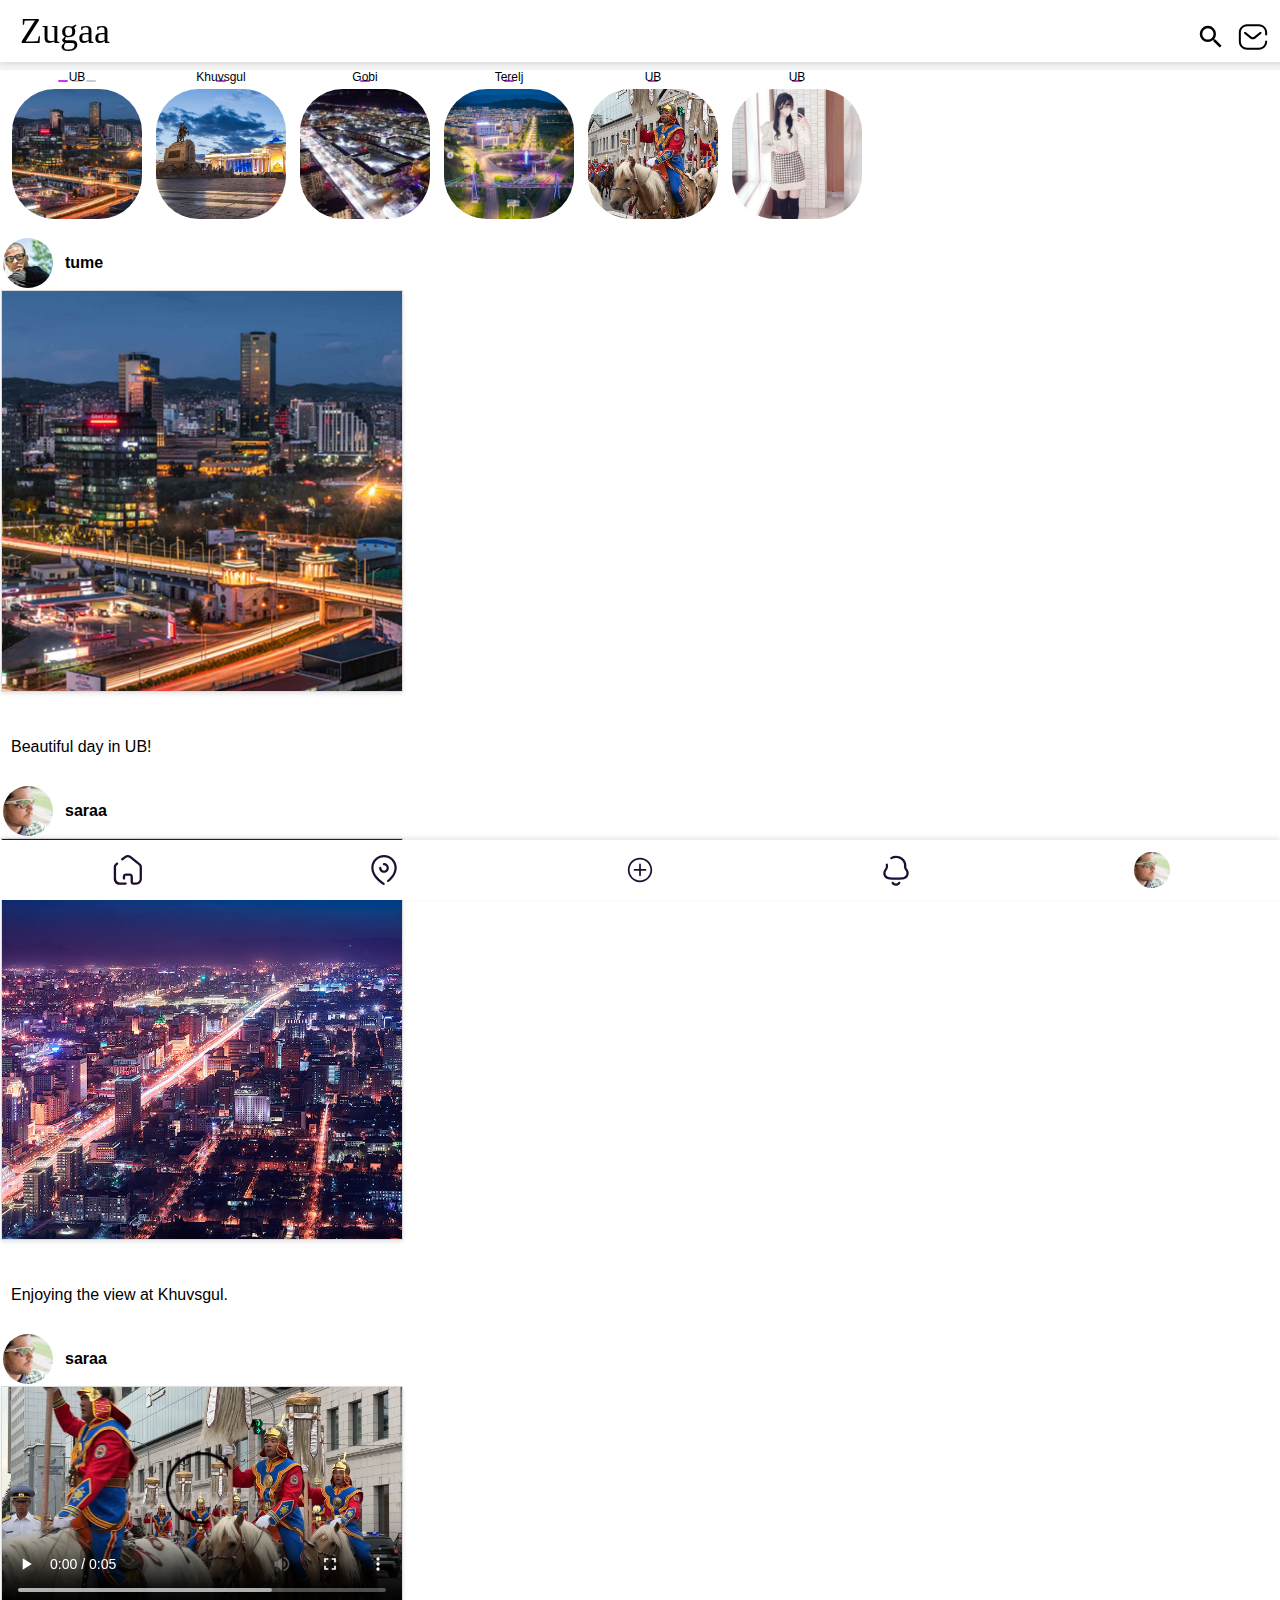
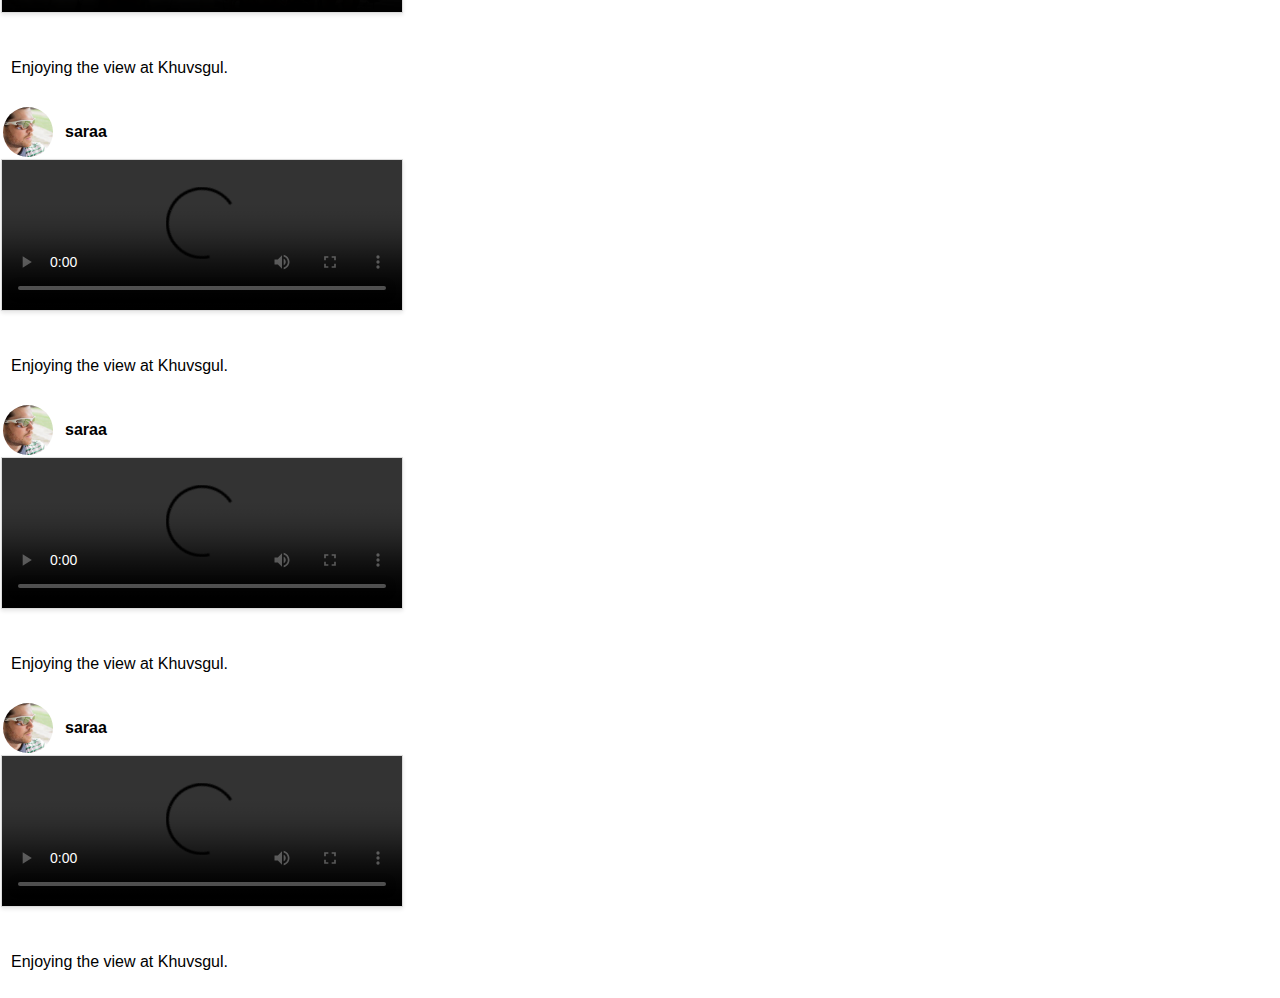
==== Travel web/index.html @ 57a2091b "Update index.html" ====
<!DOCTYPE html>
<html lang="en">
<head>
    <meta charset="UTF-8">
    <meta name="viewport" content="width=device-width, initial-scale=1.0">
    <title>Zugaa</title>
    <link rel="stylesheet" href="https://fonts.googleapis.com/css2?family=Billabong&display=swap">
    <link rel="stylesheet" href="styles.css">
    <link rel="stylesheet" href="https://fonts.googleapis.com/icon?family=Material+Icons">
    <script src="https://kit.fontawesome.com/90c079449c.js" crossorigin="anonymous"></script>
</head>
<body>
    <header id="header">
        <div class="logo">Zugaa</div>
        <div class="icons">
            <div class="search-icon">
                <span class="material-icons">search</span>
                <input type="text" class="search-bar" placeholder="Search...">
            </div>
            <div class="message-icon">
                <svg xmlns="http://www.w3.org/2000/svg" width="34" height="34" viewBox="0 0 24 24" id="message">
                    <path fill="currentColor" d="M14.1972579,8.17124146e-14 C17.3979916,0.00978563072 19.990286,2.62120148 20,5.84554455 L20,5.84554455 L20,7.30693069 L19.99354,7.4036631 C19.9466817,7.75161611 19.6506049,8.01980198 19.2923485,8.01980198 L19.2923485,8.01980198 L19.2835029,8.0019802 L19.1721336,7.99309967 C19.0257158,7.96959451 18.889286,7.90013647 18.7831177,7.79318503 C18.6504073,7.65949573 18.5758514,7.47817413 18.5758514,7.28910891 L18.5758514,7.28910891 L18.5758514,5.84554455 C18.5518871,3.41954659 16.6054921,1.45879454 14.1972579,1.43465347 L14.1972579,1.43465347 L5.80274215,1.43465347 C3.39450789,1.45879454 1.44811291,3.41954659 1.42414861,5.84554455 L1.42414861,5.84554455 L1.42414861,12.1544554 C1.44811291,14.5804534 3.39450789,16.5412055 5.80274215,16.5653465 L5.80274215,16.5653465 L14.1972579,16.5653465 C16.6054921,16.5412055 18.5518871,14.5804534 18.5758514,12.1544554 C18.6163388,11.7890822 18.922975,11.5127474 19.2879257,11.5127474 C19.6528764,11.5127474 19.9595126,11.7890822 20,12.1544554 C19.990286,15.3787985 17.3979916,17.9902144 14.1972579,18 L14.1972579,18 L5.80274215,18 C2.599996,17.995093 0.00487110525,15.3808258 -1.42108547e-14,12.1544554 L-1.42108547e-14,12.1544554 L-1.42108547e-14,5.84554455 C-1.42108547e-14,2.61713944 2.59797615,8.17124146e-14 5.80274215,8.17124146e-14 L5.80274215,8.17124146e-14 Z M4.29443312,5.38692655 C4.48070099,5.36682207 4.6671823,5.42289927 4.81203008,5.54257426 L4.81203008,5.54257426 L8.96948253,8.85742574 C9.48880627,9.2678976 10.2192875,9.2678976 10.7386112,8.85742574 L10.7386112,8.85742574 L14.8518355,5.54257426 L14.8606811,5.54257426 L14.9473987,5.48291804 C15.2462388,5.30808809 15.6344967,5.37260085 15.8602388,5.64950495 C15.9785304,5.79800076 16.0329385,5.98799536 16.0113373,6.17714498 C15.9897361,6.36629461 15.8939207,6.53887938 15.7452455,6.65643564 L15.7452455,6.65643564 L11.6320212,9.98019802 C10.5861526,10.8280382 9.09540423,10.8280382 8.0495356,9.98019802 L8.0495356,9.98019802 L3.92746572,6.65643564 L3.8513546,6.58355583 C3.61891283,6.32594359 3.59998262,5.92999594 3.821318,5.64950495 C3.93770999,5.50163353 4.10816526,5.40703103 4.29443312,5.38692655 Z" transform="translate(2 3)"></path>
                </svg>
            </div>
        </div>
    </header>
</html>

    
    <main>
        <!-- Content will go here -->
        <section class="stories" id="stories"></section>
        <div id="stories"></div>

        <div id="storyModal" class="modal">
            <div class="modal-content">
                <span class="close">&times;</span>
                <span class="options">⋮</span>
                <div class="options-menu">
                    <a href="#" class="report">Report</a>
                    <a href="#">Turn on Story Notifications</a>
                    <a href="#">Mute</a>
                    <a href="#">Unfollow</a>
                </div>
                <div class="story-modal-content">
                    <div class="progress-bar"></div> <!-- Progress bar container -->
                    <div class="story-location-modal"></div>
                    <img src="" alt="Story Image" class="story-image-modal">
                    <video class="story-video-modal" autoplay muted loop playsinline>
                        <source src="" type="video/mp4">
                    </video>
                    <div class="story-title-modal"></div>
                    <div class="comment-bar">
                        <input type="text" placeholder="Add a comment...">
                        <span class="material-icons">favorite_border</span>
                        <span class="material-icons">share</span>
                    </div>
                </div>
            </div>
        </div>
        <div id="postSection"></div>


    </main>
    <footer>
     <nav class="bottom-nav">
            <ul>
                <li><a href="#"><svg xmlns="http://www.w3.org/2000/svg" width="36" height="36" viewBox="0 0 24 24" id="home">
                    <g fill="#200E32" transform="translate(2.5 2.004)">
                      <path d="M7.92173917,18.2568881 L3.92173915,18.2568881 C2.62561934,18.2521579 1.57473912,17.2051555 1.5652174,15.909062 L1.5652174,7.95254022 C1.56776138,7.51865617 1.76191292,7.1080734 2.09565218,6.83080108 L2.80000001,6.30906195 C3.05714116,6.03509289 3.08328826,5.61704285 2.86228858,5.31316828 C2.6412889,5.00929372 2.23552029,4.90536419 1.89565218,5.06558368 L1.89565218,5.06558368 L1.17391305,5.60471412 C0.445875565,6.16803633 0.0138352771,7.0321169 -7.10542736e-15,7.95254022 L-7.10542736e-15,15.9177576 C0.0047821894,18.0816904 1.75780637,19.8347146 3.92173915,19.8394968 L7.92173917,19.8394968 C8.35396202,19.8394968 8.70434787,19.4891109 8.70434787,19.0568881 C8.70434787,18.6246652 8.35396202,18.2742794 7.92173917,18.2742794 L7.92173917,18.2568881 Z"></path>
                      <path d="M18.7913044,7.93514891 C18.7821625,7.02148476 18.3641697,6.15997273 17.652174,5.58732281 L11.6434783,0.796018441 C10.3230761,-0.26533948 8.44214141,-0.26533948 7.12173917,0.796018441 L5.21739133,2.17862714 C4.85960686,2.43555961 4.77785016,2.93388616 5.03478263,3.29167063 C5.29171511,3.6494551 5.79004165,3.7312118 6.14782612,3.47427932 L8.07826091,2.03080106 C8.83595413,1.40700621 9.92926336,1.40700621 10.6869566,2.03080106 L16.6956523,6.82210543 C17.0414821,7.0962427 17.245809,7.51128176 17.252174,7.95254022 L17.252174,15.9177576 C17.252174,17.2144262 16.2010165,18.2655837 14.9043479,18.2655837 L13.1217392,18.2655837 C12.9392451,18.2655837 12.7913044,18.1176431 12.7913044,17.935149 L12.7913044,14.3438446 C12.7913144,13.1994401 11.8661337,12.270372 10.7217392,12.2655837 L8.11304352,12.2655837 C7.56185446,12.2655837 7.03324068,12.4845427 6.64349116,12.8742922 C6.25374164,13.2640418 6.03478264,13.7926555 6.03478264,14.3438446 L6.03478264,15.7177576 C6.03478264,16.1499805 6.38516849,16.5003663 6.81739134,16.5003663 C7.24961419,16.5003663 7.60000004,16.1499805 7.60000004,15.7177576 L7.60000004,14.3438446 C7.59766759,14.208583 7.64977261,14.0780549 7.74461016,13.9815822 C7.83944772,13.8851095 7.96906617,13.830781 8.10434787,13.8308011 L10.7130435,13.8308011 C10.9915871,13.8308011 11.2173914,14.0566053 11.2173914,14.3351489 L11.2173914,14.3351489 L11.2173914,17.935149 C11.2221784,18.9834938 12.0733835,19.8308011 13.1217392,19.8308011 L14.8608696,19.8308011 C17.0267864,19.8308011 18.7826088,18.0749787 18.7826088,15.909062 L18.7913044,7.93514891 Z"></path>
                    </g>
                  </svg></a></li>
                  <li><a href="#"><svg xmlns="http://www.w3.org/2000/svg" width="36" height="36" viewBox="0 0 24 24" id="location">
                    <path fill="#200E32" d="M8.5333009,-1.24344979e-14 C13.2196795,0.0184162063 17.0183067,3.84197141 16.9999336,8.52231869 L16.9999336,8.52231869 L16.9999336,8.61527668 C16.9366441,11.9600105 14.9258128,14.7355959 13.2504127,16.4746119 C12.7736086,16.9718495 12.2660712,17.448917 11.7427282,17.8944138 C11.4292493,18.1618872 10.9585918,18.1250548 10.6907737,17.8119793 C10.4229555,17.4980268 10.4607135,17.0279751 10.7741924,16.7605016 C11.2588994,16.3474524 11.7304349,15.9037096 12.1738715,15.4415505 C13.6648723,13.8945891 15.4526682,11.4487416 15.5071099,8.58809085 C15.5220374,4.65842322 12.3916384,1.5057441 8.52715425,1.48995878 L8.52715425,1.48995878 L8.49993339,1.48995878 C4.6486206,1.48995878 1.50768447,4.61194423 1.4927569,8.46093133 C1.55861382,10.3621854 2.20137738,12.1696045 3.35255637,13.6858721 C4.69603758,15.474875 6.73408979,17.3691134 8.67116139,18.630185 C9.01712975,18.8546874 9.11459799,19.3159695 8.88892827,19.6614926 C8.74667732,19.8807331 8.50695813,20 8.26284847,20 C8.1232318,20 7.98273703,19.9614137 7.85629174,19.8789792 C5.78223774,18.5293344 3.59930031,16.5000438 2.16010704,14.5838814 C0.824528662,12.8238183 0.0772721217,10.7234938 -3.55271368e-15,8.5126721 C0.0184399381,3.78584583 3.82848239,-1.24344979e-14 8.49993339,-1.24344979e-14 L8.49993339,-1.24344979e-14 Z M8.49729911,5.38340788 C10.2807046,5.38340788 11.7321911,6.83214943 11.7321911,8.61413663 C11.7321911,10.3952469 10.2807046,11.8439884 8.49729911,11.8439884 C6.71389367,11.8439884 5.26240711,10.3952469 5.26240711,8.61413663 C5.26240711,8.2019644 5.59696027,7.86871876 6.00878556,7.86871876 C6.42061084,7.86871876 6.755164,8.2019644 6.755164,8.61413663 C6.755164,9.57265632 7.53666614,10.3540296 8.49729911,10.3540296 C9.45793208,10.3540296 10.2394342,9.57265632 10.2394342,8.61413663 C10.2394342,7.65473998 9.45793208,6.87336666 8.49729911,6.87336666 C8.08547383,6.87336666 7.75092066,6.54012102 7.75092066,6.12882575 C7.75092066,5.71665351 8.08547383,5.38340788 8.49729911,5.38340788 Z" transform="translate(3.5 2)"></path>
                  </svg></a></li>
                  
                  
                  <li><a href="#"><svg xmlns="http://www.w3.org/2000/svg" width="45" height="45" viewBox="0 0 101 101" id="add">
                    <path d="M50.5 16.4c-18.8 0-34.1 15.3-34.1 34.1s15.3 34.1 34.1 34.1 34.1-15.3 34.1-34.1-15.3-34.1-34.1-34.1zm0 63.4c-16.1 0-29.3-13.1-29.3-29.3s13.1-29.3 29.3-29.3c16.1 0 29.3 13.1 29.3 29.3S66.6 79.8 50.5 79.8z"></path>
                    <path d="M66.2 47.8H52.9V34.5c0-1.3-1.1-2.4-2.4-2.4-1.3 0-2.4 1.1-2.4 2.4v13.3H34.8c-1.3 0-2.4 1.1-2.4 2.4s1.1 2.4 2.4 2.4h13.3v13.3c0 1.3 1.1 2.4 2.4 2.4 1.3 0 2.4-1.1 2.4-2.4V52.6h13.3c1.3 0 2.4-1.1 2.4-2.4s-1.1-2.4-2.4-2.4z"></path>
                  </svg></a></li>
                  <li><a href="#"><svg xmlns="http://www.w3.org/2000/svg" width="36" height="36" viewBox="0 0 24 23" id="notification">
                        <path fill="#200E32" d="M10.1405897,17.5694629 C10.4180311,17.32187 10.8438152,17.306518 11.140035,17.5494941 C11.4658769,17.8167678 11.5115565,18.2954075 11.2420632,18.6185658 C10.5777028,19.4801758 9.54987935,19.989855 8.45625097,20 L8.45625097,20 L8.23912504,19.9908542 C7.23082501,19.9176829 6.2975965,19.4204774 5.67931074,18.6185658 L5.67931074,18.6185658 L5.61360047,18.5268524 C5.42043825,18.2101289 5.48511904,17.7924702 5.78133891,17.5494941 C6.10718078,17.2822203 6.58979525,17.3275237 6.85928854,17.6506819 C6.97764172,17.807587 7.11806508,17.9468539 7.27627317,18.0642323 C7.69914856,18.37647 8.23018908,18.5084076 8.75154604,18.4307656 C9.272903,18.3531235 9.74145234,18.0723239 10.0532134,17.6506819 L10.0532134,17.6506819 L10.0620854,17.6506819 Z M8.46512298,-4.79616347e-14 C11.5348397,-4.79616347e-14 14.9771809,2.16454026 15.3675495,5.64012319 L15.3675495,5.64012319 L15.3675495,7.45270568 C15.5008238,8.10690808 15.8070074,8.7142317 16.2547509,9.2124945 C16.2812788,9.24258861 16.3050326,9.27498109 16.325727,9.30928289 C16.7316898,9.92038415 16.9645715,10.62847 17,11.3594369 L17,11.3594369 L16.973384,11.5442147 C17.0039701,12.5445164 16.6701014,13.5222546 16.0329505,14.2982842 C15.2192877,15.1762511 14.1069384,15.724711 12.9100018,15.8380994 C9.96166621,16.1617418 6.98632378,16.1617418 4.03798823,15.8380994 C2.85854477,15.7169871 1.76556768,15.1687337 0.968271552,14.2982842 C0.32061592,13.5333882 -0.0232529078,12.5603384 0.00122207695,11.5618126 L0.00122207695,11.5618126 L0.00122207695,11.4386274 C0.0499997173,10.6857871 0.301205421,9.95964452 0.728727186,9.33567972 L0.728727186,9.33567972 L0.799703295,9.24769028 C1.24431614,8.74732875 1.550059,8.1408792 1.68690465,7.48790145 L1.68690465,7.48790145 L1.68690465,5.67531896 L1.73596444,5.57406421 C1.88512364,5.31699255 2.17563111,5.16663879 2.47988876,5.19955716 C2.82217862,5.23659034 3.09704701,5.4964 3.15078688,5.83369996 L3.15078688,5.83369996 L3.15078688,7.64628245 C3.15423731,7.6784545 3.15423731,7.71089878 3.15078688,7.74307083 C2.96605585,8.65082423 2.5438164,9.49441706 1.92644901,10.1891773 C1.68869608,10.5647756 1.55412081,10.9955098 1.53608042,11.4386274 L1.53608042,11.4386274 L1.53608042,11.6322041 C1.5163842,12.2554331 1.72432594,12.8647465 2.12163331,13.3479982 C2.67246619,13.9122665 3.40906548,14.2619232 4.19768448,14.33348 C7.05196634,14.641453 9.93151171,14.641453 12.7857936,14.33348 C13.5959515,14.2597331 14.3505573,13.893366 14.9062048,13.3040035 C15.2840021,12.832157 15.4819205,12.2432918 15.4651417,11.6410031 L15.4651417,11.6410031 L15.4651417,11.4386274 C15.4469401,10.9940255 15.3157095,10.5612015 15.0836451,10.1803784 C14.4405839,9.49350507 13.9935016,8.64922252 13.7883311,7.73427189 C13.7848807,7.70209983 13.7848807,7.66965556 13.7883311,7.6374835 L13.7883311,7.6374835 L13.7883311,5.81610207 C13.5310427,3.15882094 10.8605666,1.51341839 8.53609909,1.51341839 C7.54785763,1.51116468 6.57587086,1.76276992 5.71479879,2.24373075 L5.71479879,2.24373075 L5.60933557,2.2960794 C5.3925253,2.38362843 5.14447476,2.36825807 4.93831291,2.24943144 C4.69779074,2.11080037 4.55240903,1.8533283 4.55890889,1.57750418 C4.56540876,1.30168007 4.72275991,1.05122495 4.96954965,0.923889133 C6.03654057,0.326071387 7.23966405,0.00808271832 8.46512298,-4.79616347e-14 Z" transform="translate(3.5 2)"></path>
                </svg></a></li>
                  
                <li><a href="#"><img src="profile/golf.jpg" alt="Profile Picture" class="profile-picture"></a></li>

            </ul>
        </nav>   
    </footer>
    <script src="script.js"></script>
    <script src="storyInteraction.js"></script>
    <script src="post.js"></script>
    <script src="scrolllogo.js"></script>
</body>
</html>
---- Travel web/styles.css ----
body {
    font-family: Arial, sans-serif;
    margin: 0;
    padding: 0;
    background-color: #f4f4f4;
}

header {
    display: flex;
    justify-content: space-between;
    align-items: center;
    padding: 10px 20px;
    background-color: #ffffff;
    color: #fff;
    position: fixed;
    width: 100%;
    top: 0;
    transition: top 0.3s;
    z-index: 1000; /* Ensure the header stays on top */
    box-shadow: 0 2px 5px rgba(0, 0, 0, 0.1); /* Added box-shadow */
}

.logo {
    font-family: 'Billabong', cursive;
    font-size: 36px; /* Adjust the size as needed */
    color: black; /* You can change the color if you like */
}

.icons {
    display: flex;
    align-items: center;
    gap: 10px;
    position: absolute;
    right: 50px;
    top: 2.2vh;
}

.search-icon {
    position: relative;
    color: black;
}

.search-icon .material-icons {
    font-size: 30px;
    cursor: pointer;
}

.search-bar {
    opacity: 0; /* Changed from display: none */
    visibility: hidden; /* Added visibility */
    position: absolute;
    top: 0;
    right: 20px;
    padding: 5px;
    font-size: 16px;
    transition: opacity 0.3s, visibility 0.3s; /* Added transition */
}

.search-icon:hover .search-bar {
    opacity: 1; /* Changed from display: block */
    visibility: visible; /* Added visibility */
}

.message-icon svg path {
    fill: black;
}

.message-icon:hover svg path {
    fill: #cb33f5;
}

.profile-picture {
    width: 36px;
    height: 36px;
    border-radius: 50%;
    object-fit: cover;
    border: 2px solid #fff;
}

.stories {
    display: flex;
    overflow-x: scroll;
    padding: 10px;
    background-color: #fff;
    scrollbar-width: none;
    -ms-overflow-style: none;
    margin-top: 70px;
    padding-top: 10px;
}

.stories::-webkit-scrollbar {
    display: none;
}

.story {
    flex: 0 0 auto;
    margin-right: 10px;
    text-align: center;
    position: relative;
}

.story-lines {
    display: flex;
    justify-content: center;
    margin-bottom: 5px;
    max-width: 134px;
}

.story-line {
    width: 10px;
    height: 2px;
    background-color: #ccc;
    margin: 0 2px;
    border-radius: 2px;
}

.story-line.active {
    background-color: #cb33f5;
}

.story-location {
    position: absolute;
    top: -12px;
    left: 50%;
    transform: translateX(-50%);
    color: #000000;
    padding: 2px 5px;
    border-radius: 5px;
    font-size: 12px;
}

.story-media {
    width: 130px;
    height: 130px;
    border-radius: 45px;
    object-fit: cover;
    border: 2px solid #fff;
}

.modal {
    display: none;
    position: fixed;
    z-index: 1;
    left: 0;
    top: 0;
    width: 100%;
    height: 100%;
    overflow: auto;
    background-color: rgba(0, 0, 0, 0.8);
}

.modal-content {
    background-color: #fff;
    margin: 0;
    padding: 0;
    border: none;
    width: 100%;
    height: 100%;
    display: flex;
    align-items: center;
    justify-content: center;
    position: relative;
}

.story-image-modal,
.story-video-modal {
    width: 100%;
    height: 100%;
    object-fit: cover;
    background-color: #fff;
}

.story-location-modal {
    position: absolute;
    top: 10px;
    left: 10px;
    color: #000;
    background-color: rgba(255, 255, 255, 0.5);
    padding: 5px 10px;
    border-radius: 5px;
    display: flex;
    align-items: center;
}

.profile-picture-modal {
    width: 36px;
    height: 36px;
    border-radius: 50%;
    object-fit: cover;
    border: 2px solid #fff;
    margin-right: 10px;
}

.close,
.options {
    position: absolute;
    top: 10px;
    color: #000;
    font-size: 28px;
    cursor: pointer;
}

.close {
    right: 50px;
}

.options {
    right: 10px;
    font-size: 24px;
}

.options-menu {
    display: none;
    position: absolute;
    top: 40px;
    right: 10px;
    background-color: #fff;
    color: #000;
    border-radius: 5px;
    box-shadow: 0 2px 10px rgba(0, 0, 0, 0.1);
    z-index: 1000;
}

.options-menu a {
    display: block;
    padding: 10px;
    text-decoration: none;
    color: #000;
}

.options-menu a:hover {
    background-color: #f4f4f4;
}

.options-menu .report {
    color: red;
}

.comment-bar {
    display: flex;
    align-items: center;
    justify-content: space-between;
    padding: 10px;
    border-top: 1px solid #ddd;
    background-color: rgba(255, 255, 255, 0.5);
    border-radius: 10px;
    position: fixed;
    bottom: 10px;
    left: 50%;
    transform: translateX(-50%);
    width: 90%;
    color: #000;
}

.comment-bar input {
    flex: 1;
    padding: 5px;
    border: none;
    outline: none;
    background: transparent;
    color: #000;
}

.comment-bar .material-icons {
    cursor: pointer;
    margin-left: 10px;
    color: #000;
}

.progress-bar {
    position: fixed;
    top: 10px;
    left: 10px;
    right: 10px;
    height: 5px;
    display: flex;
    justify-content: space-between;
    z-index: 1000;
    border-radius: 10px;
    overflow: hidden;
    background-color: rgba(0, 0, 0, 0.1);
}

.progress-segment {
    flex: 1;
    height: 100%;
    background-color: #ccc;
    margin: 0 2px;
    position: relative;
    border-radius: 10px;
}

.progress-segment.active::after {
    content: '';
    position: absolute;
    top: 0;
    left: 0;
    height: 100%;
    width: 100%;
    background-color: #86dee4;
    animation: load 5s linear forwards 0.5s; /* Added delay */
    border-radius: 10px;
}

@keyframes load {
    from {
        width: 0;
    }
    to {
        width: 100%;
    }
}

/* Bottom Navigation */
.bottom-nav {
    position: fixed;
    bottom: 0;
    width: 100%;
    background-color: #ffffff;
    box-shadow: 0 -2px 5px rgba(0, 0, 0, 0.1);
    z-index: 1000;
}

.bottom-nav ul {
    display: flex;
    justify-content: space-around;
    align-items: center;
    padding: 10px 0;
    margin: 0;
    list-style: none;
}

.bottom-nav li {
    flex: 1;
    text-align: center;
}

.bottom-nav a {
    display: flex;
    flex-direction: column;
    align-items: center;
    text-decoration: none;
    color: #200E32;
}

.bottom-nav svg {
    width: 36px;
    height: 36px;
    fill: #200E32;
    transition: fill 0.3s ease;
}

.bottom-nav a:hover svg {
    fill: #cb33f5;
}

.bottom-nav .profile-picture {
    width: 36px;
    height: 36px;
    border-radius: 50%;
    object-fit: cover;
    border: 2px solid #fff;
    transition: border-color 0.3s ease;
}

.bottom-nav a:hover .profile-picture {
    border-color: #cb33f5;
}
.post {
    background-color: #fff;
    border: 1px solid #fff;
    padding: 0;
    margin: 0;
    border-radius: 0;
}

.profile-picture {
    width: 50px;
    height: 50px;
    border-radius: 50%;
    object-fit: cover;
    display: inline-block;
    vertical-align: middle;
}

.username {
    display: inline-block;
    vertical-align: middle;
    margin-left: 10px;
    font-weight: bold;
}

.slider-container {
    width: 100%;
    max-width: 400px;
    overflow: hidden;
    border: 1px solid #dbdbdb;
    background-color: #fff;
    box-shadow: 0 2px 4px rgba(0, 0, 0, 0.1);
    position: relative;
}

.slider {
    display: flex;
    transition: transform 0.5s ease;
}

.slider img {
    width: 100%;
    height: 100%;
    object-fit: cover;
    user-select: none;
    pointer-events: none;
    aspect-ratio: 1 / 1;
}

.slider video {
    width: 100%;
    height: auto;
    object-fit: cover;
    user-select: none;
    pointer-events: none;
}

.post-icons {
    display: flex;
    justify-content: space-between;
    padding: 10px;
}

.post-left-icons {
    display: flex;
    gap: 10px;
}

.post-right-icon {
    margin-left: auto;
}

.post-icon {
    font-size: 24px; /* Adjust the size as needed */
}

.caption {
    padding: 10px;
    cursor: pointer;
}

.caption.collapsed {
    white-space: nowrap;
    overflow: hidden;
    text-overflow: ellipsis;
}
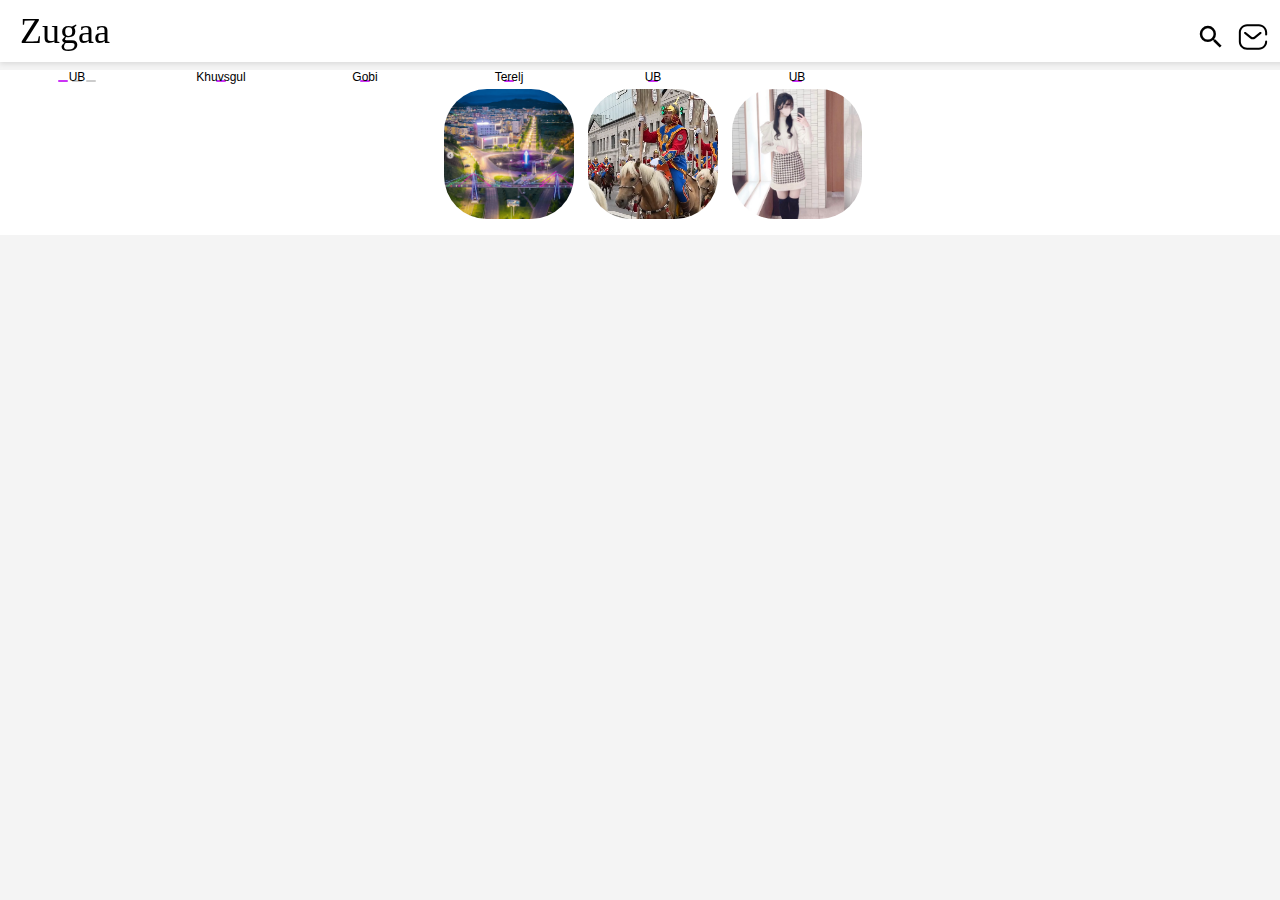
==== commit a68aaaba: "Update index.html" ====
--- a/Travel web/index.html
+++ b/Travel web/index.html
@@ -89,9 +89,10 @@
             </ul>
         </nav>   
     </footer>
-    <script src="script.js"></script>
-    <script src="storyInteraction.js"></script>
-    <script src="post.js"></script>
-    <script src="scrolllogo.js"></script>
+    <script src="script.js" async></script>
+    <script src="storyInteraction.js" defer></script>
+    <script src="post.js" async></script>
+    <script src="scrolllogo.js" defer></script>
+    <script src="showbottom.js" defer></script>
 </body>
 </html>
--- a/Travel web/styles.css
+++ b/Travel web/styles.css
@@ -321,6 +321,7 @@
     z-index: 1000;
 }
 
+
 .bottom-nav ul {
     display: flex;
     justify-content: space-around;
@@ -381,6 +382,7 @@
     object-fit: cover;
     display: inline-block;
     vertical-align: middle;
+    padding-left: 10upx;
 }
 
 .username {
@@ -392,7 +394,7 @@
 
 .slider-container {
     width: 100%;
-    max-width: 400px;
+    max-width: 540px;
     overflow: hidden;
     border: 1px solid #dbdbdb;
     background-color: #fff;
@@ -451,3 +453,27 @@
     overflow: hidden;
     text-overflow: ellipsis;
 }
+.post video {
+    width: 100% !important;
+    height: auto !important;
+    object-fit: cover;
+    display: block;
+    max-width: 100%;
+}
+
+.post video::-webkit-media-controls {
+    display: none !important;
+}
+
+.post video::-webkit-media-controls-enclosure {
+    display: none !important;
+}
+.interaction-count {
+    font-size: 14px;
+    margin-left: 5px;
+    color: #8e8e8e;
+}
+
+.post-icon {
+    cursor: pointer;
+}
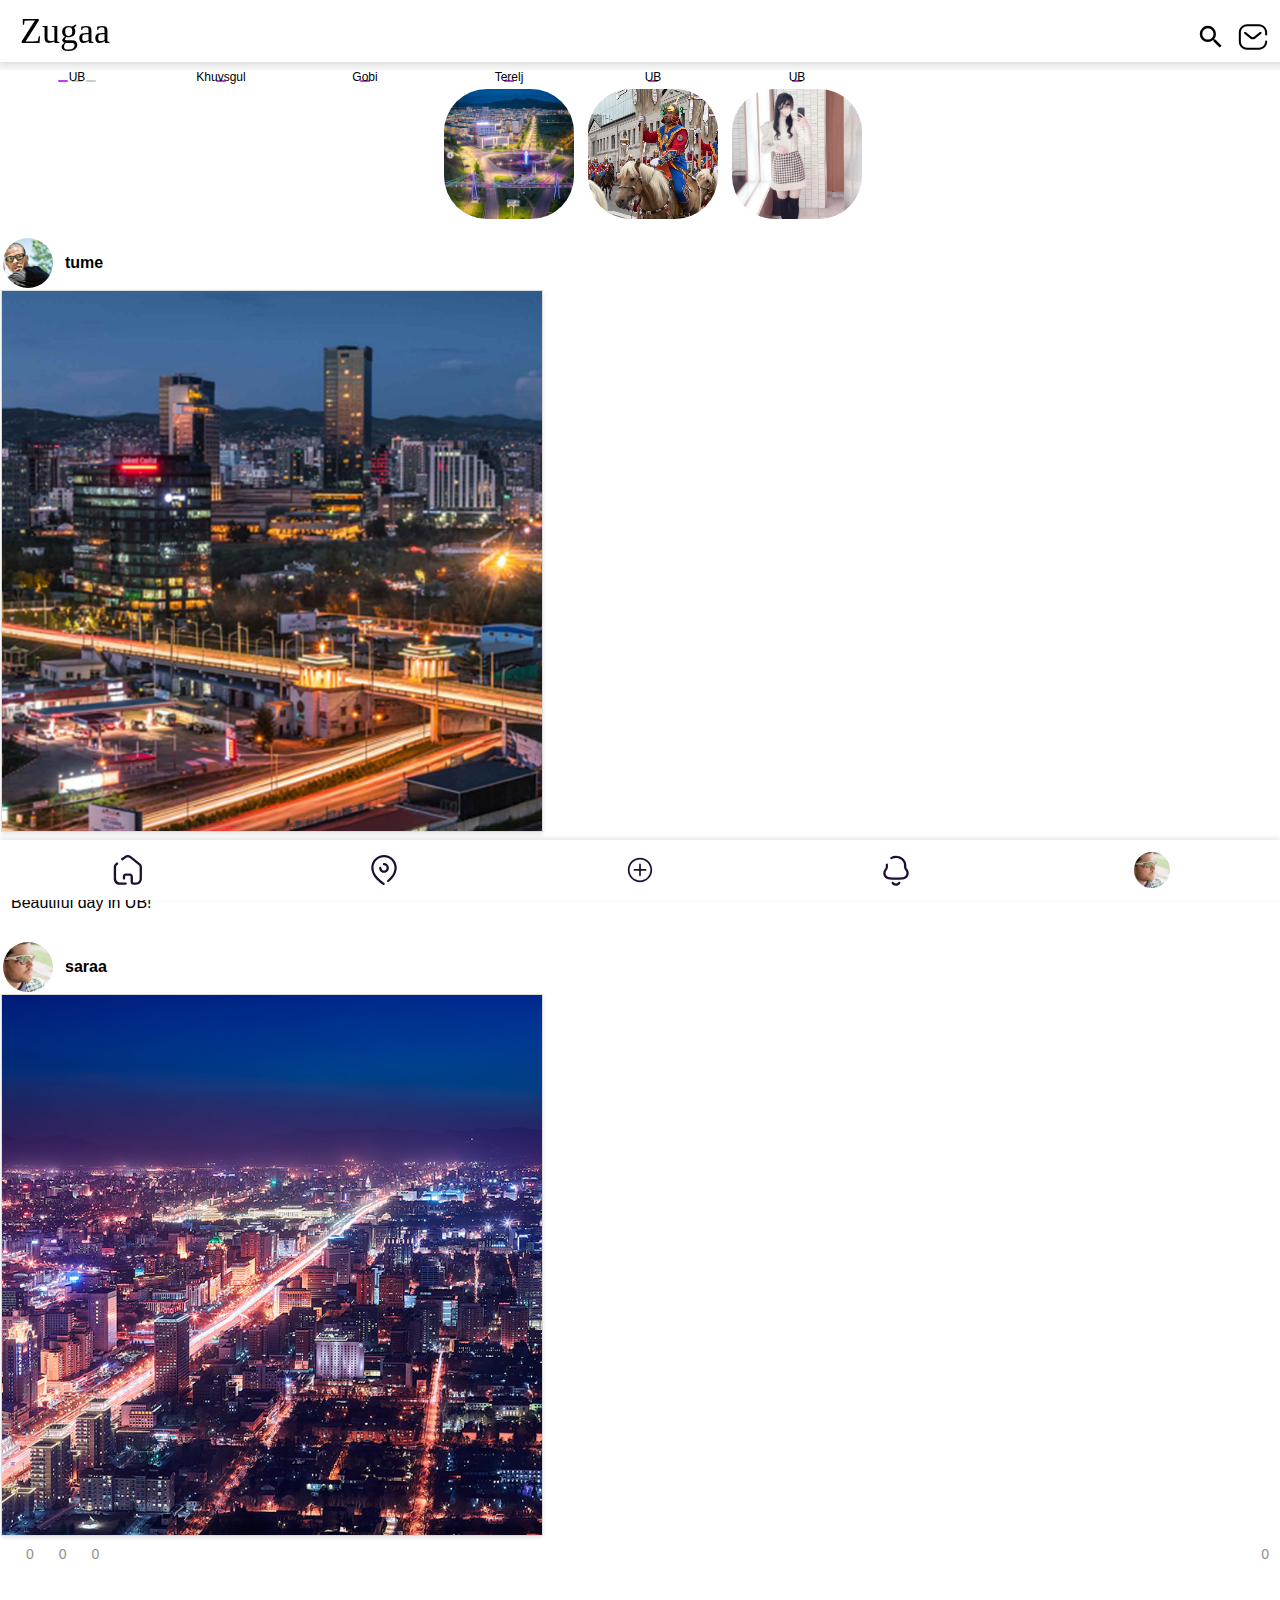
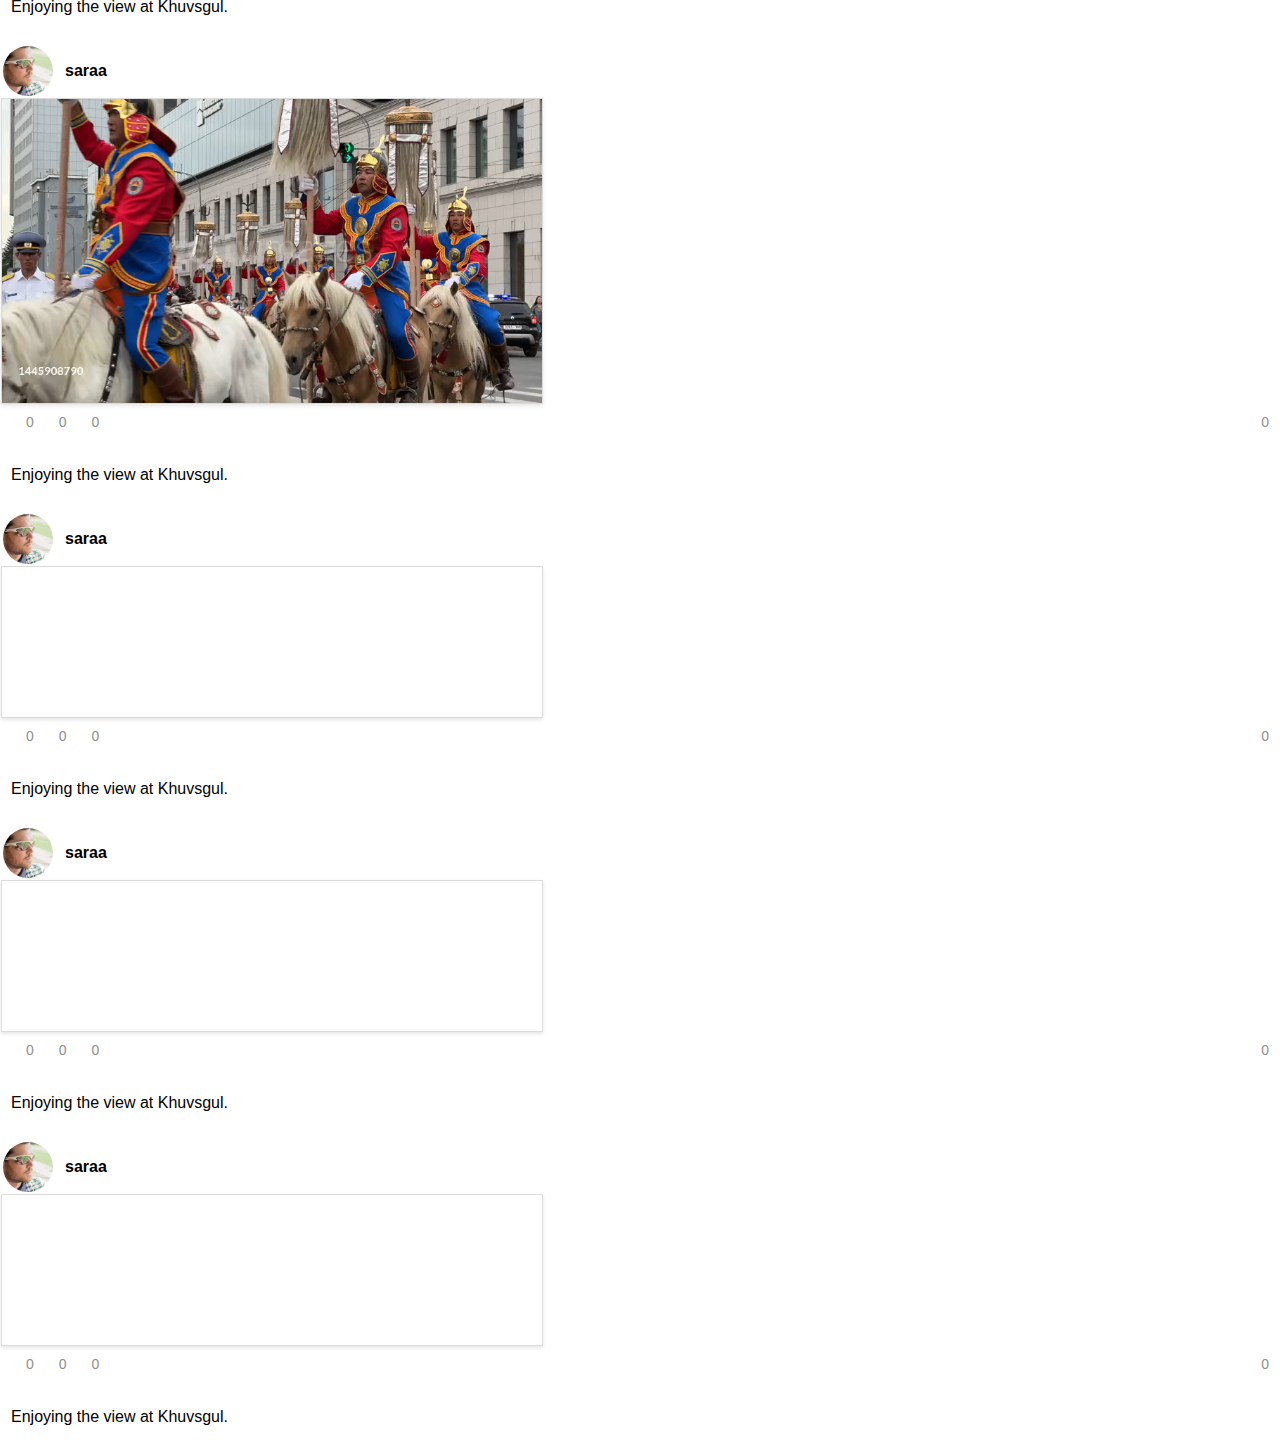
==== commit 696f7a4a: "Update index.html" ====
--- a/Travel web/index.html
+++ b/Travel web/index.html
@@ -89,7 +89,7 @@
             </ul>
         </nav>   
     </footer>
-    <script src="script.js" async></script>
+    <script src="script.js"></script>
     <script src="storyInteraction.js" defer></script>
     <script src="post.js" async></script>
     <script src="scrolllogo.js" defer></script>
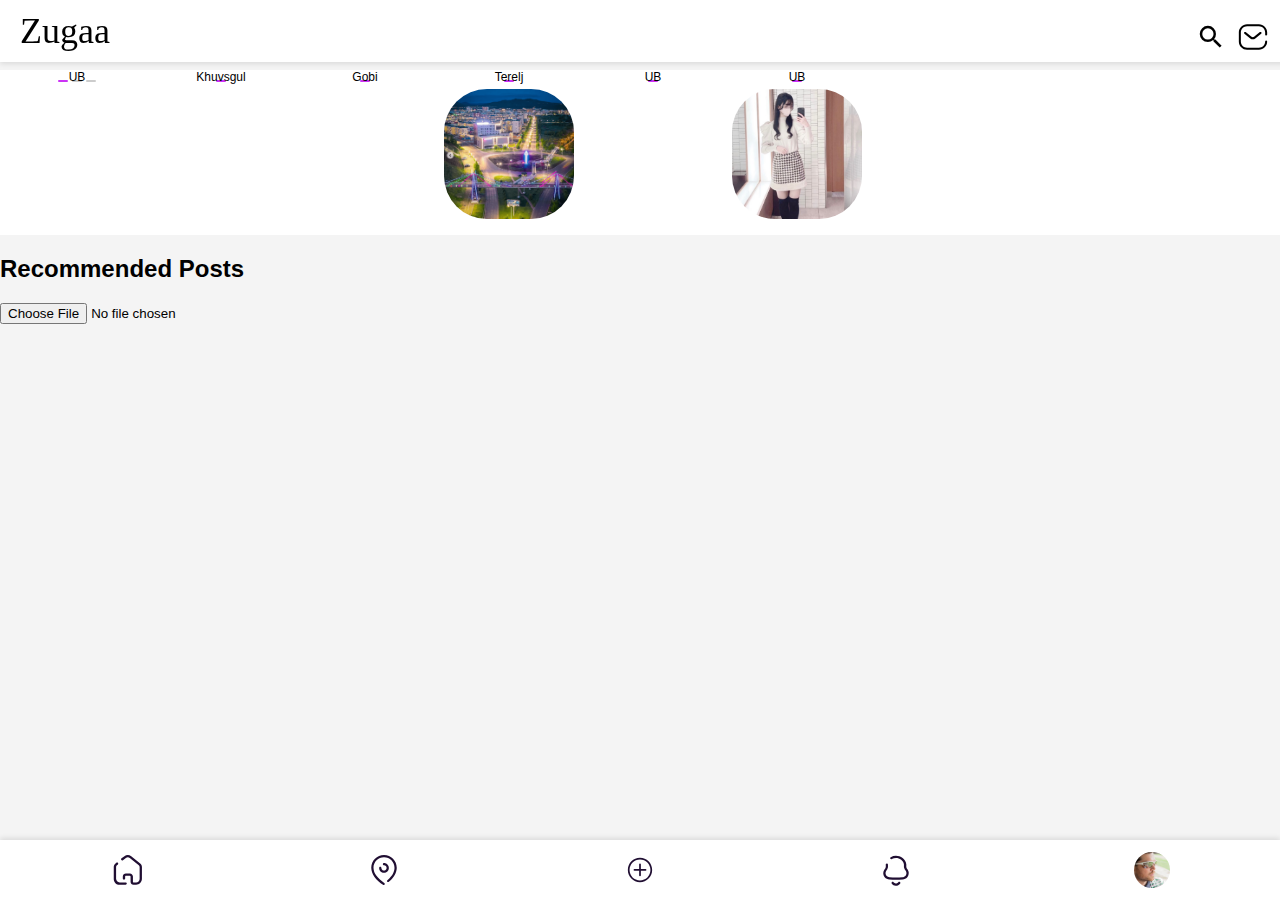
==== commit 5da27e09: "Update index.html" ====
--- a/Travel web/index.html
+++ b/Travel web/index.html
@@ -59,8 +59,12 @@
             </div>
         </div>
         <div id="postSection"></div>
-
-
+        <div id="recommendationsSection">
+            <h2>Recommended Posts</h2>
+            <!-- Recommended posts will be dynamically inserted here -->
+        </div>
+        
+            <input type="file" id="fileInput" accept="image/*, video/*">
     </main>
     <footer>
      <nav class="bottom-nav">
@@ -89,10 +93,11 @@
             </ul>
         </nav>   
     </footer>
-    <script src="script.js"></script>
+    <script src="script.js" async></script>
     <script src="storyInteraction.js" defer></script>
-    <script src="post.js" async></script>
     <script src="scrolllogo.js" defer></script>
     <script src="showbottom.js" defer></script>
+    <script src="recommendations.js" defer></script>
+    <script type="module" src="mainpost.js"></script>
 </body>
 </html>
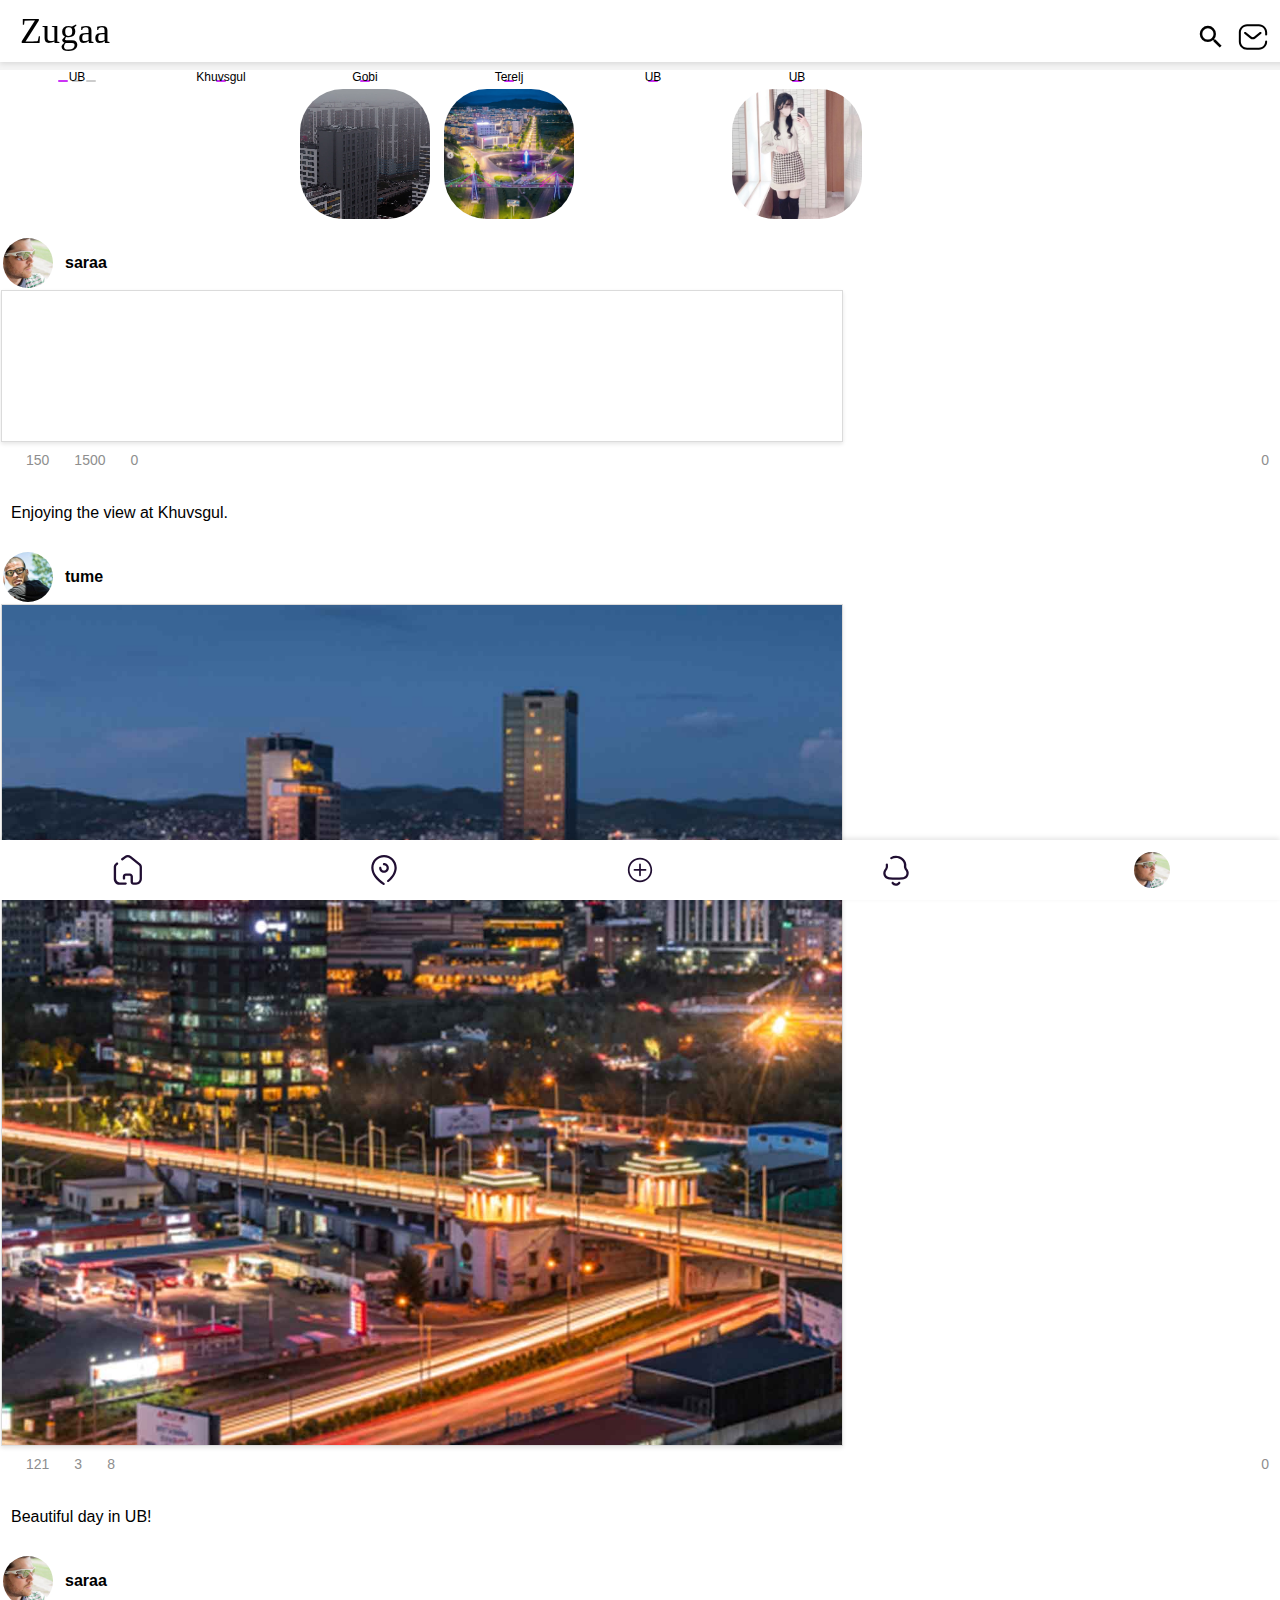
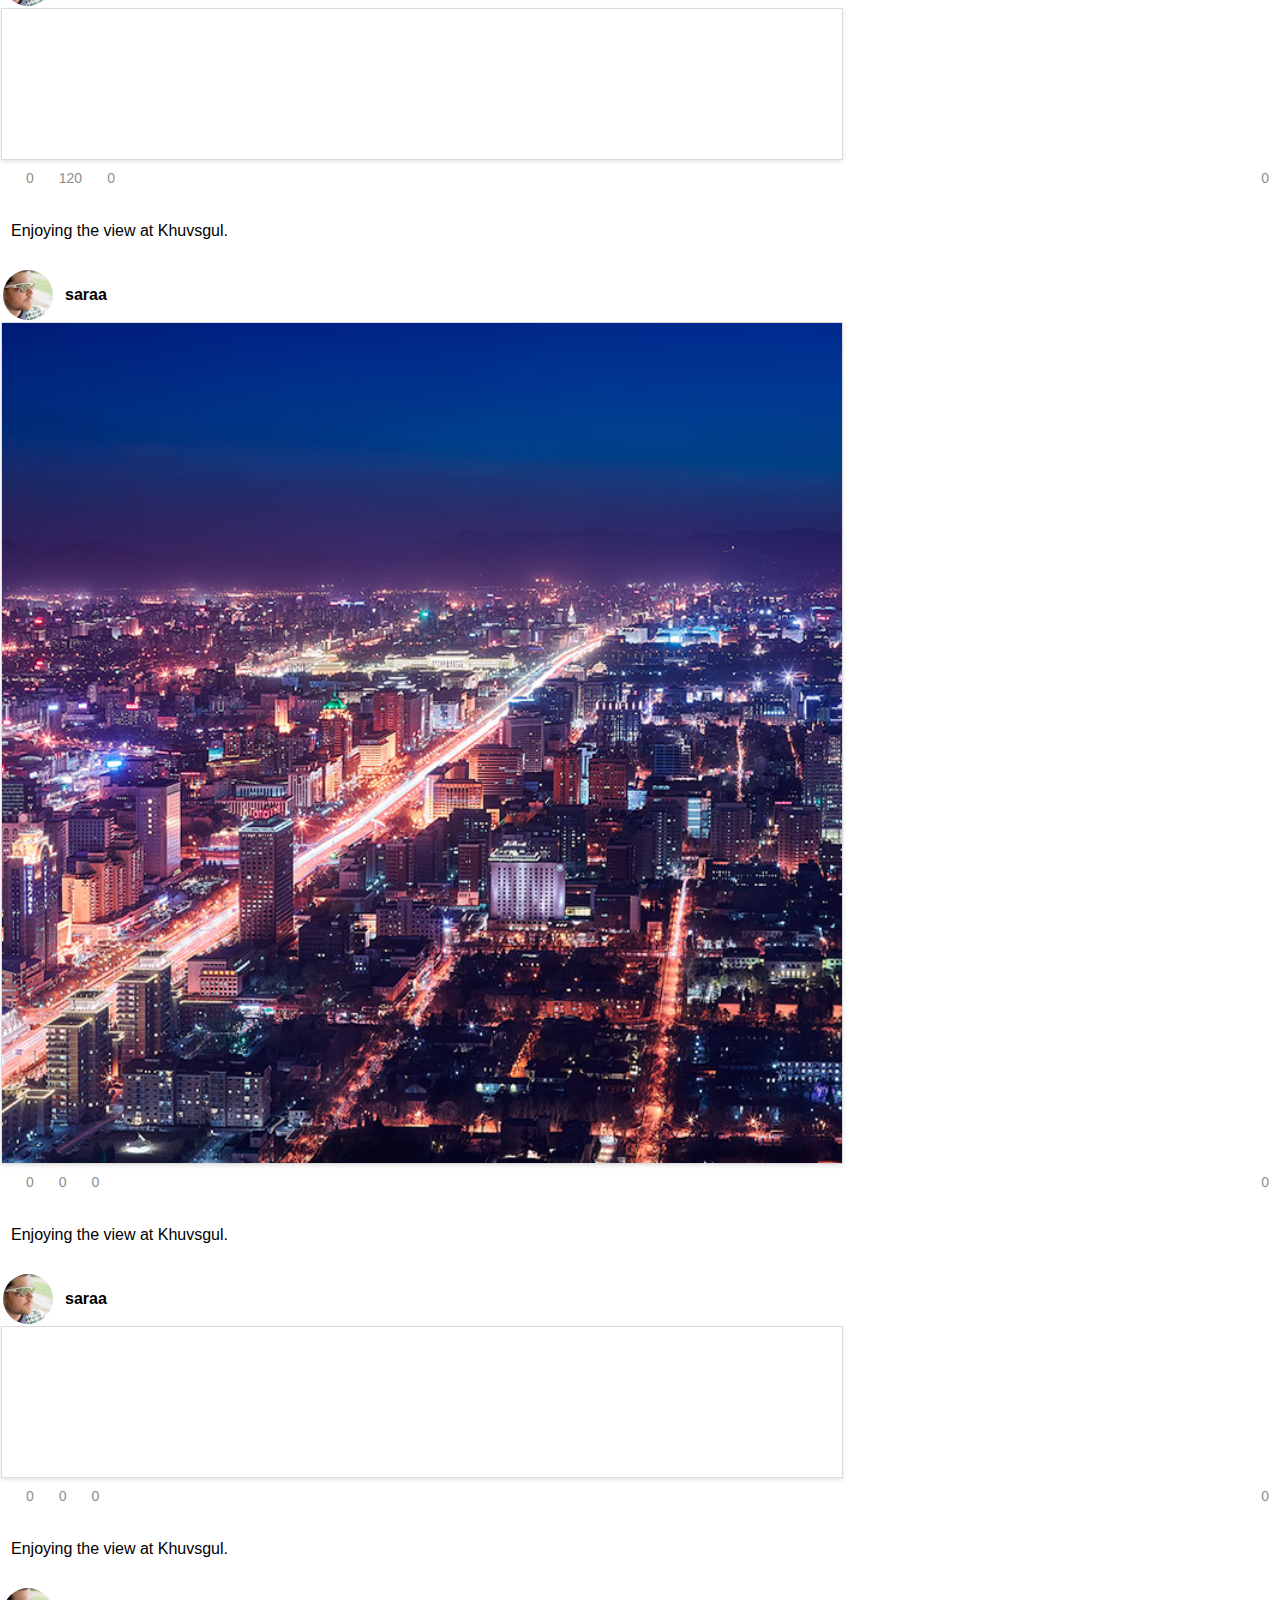
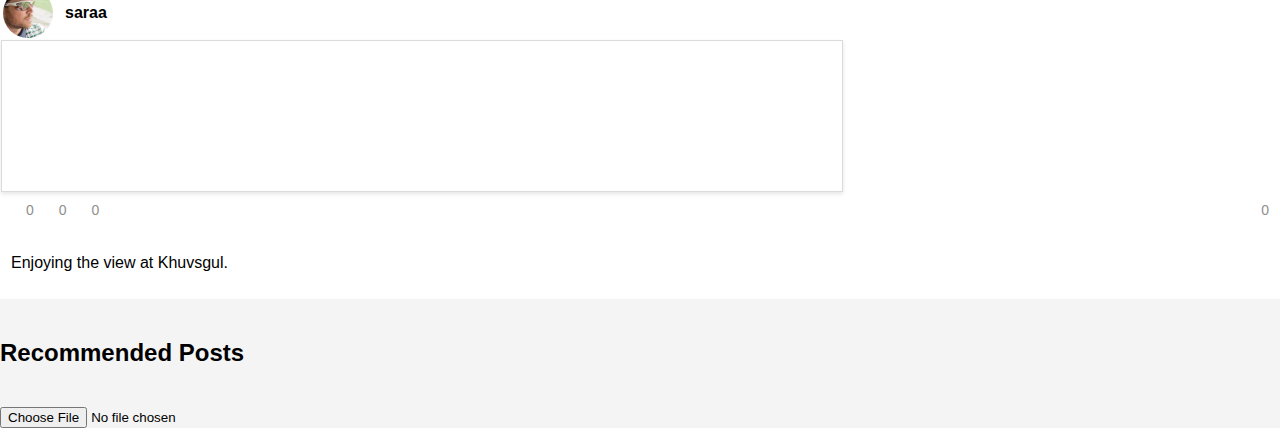
==== commit 8b8a48f2: "Update index.html" ====
--- a/Travel web/index.html
+++ b/Travel web/index.html
@@ -93,7 +93,7 @@
             </ul>
         </nav>   
     </footer>
-    <script src="script.js" async></script>
+    <script src="script.js"></script>
     <script src="storyInteraction.js" defer></script>
     <script src="scrolllogo.js" defer></script>
     <script src="showbottom.js" defer></script>
--- a/Travel web/styles.css
+++ b/Travel web/styles.css
@@ -373,6 +373,7 @@
     padding: 0;
     margin: 0;
     border-radius: 0;
+    position: relative;
 }
 
 .profile-picture {
@@ -394,7 +395,7 @@
 
 .slider-container {
     width: 100%;
-    max-width: 540px;
+    max-width: 840px;
     overflow: hidden;
     border: 1px solid #dbdbdb;
     background-color: #fff;
@@ -477,3 +478,100 @@
 .post-icon {
     cursor: pointer;
 }
+#postSection, #recommendationsSection {
+        margin-bottom: 40px;}
+        #recommendationsSection h2 {
+            font-size: 1.5em;
+            margin-bottom: 20px;
+        }
+        
+        #recommendationsSection .post {
+            border: 1px dashed #ddd;
+        }/* styles.css */
+
+
+
+.comment-section {
+    display: none;
+    height: 66vh; /* 2/3 of the screen height */
+    width: 90%; /* Width of 90% */
+    overflow-y: auto; /* Make it scrollable */
+    border-radius: 10px; /* Rounded corners */
+    border-top: 1px solid #ccc; /* Add a border for separation */
+    padding: 10px;
+    position: fixed; /* Position it absolutely within the post */
+    bottom: 0; /* Start from the bottom of the post */
+    left: 50%; /* Center the comment section */
+    transform: translateX(-50%); /* Center the comment section */
+    background-color: #fff; /* White background to overlay on the post */
+    z-index: 10; /* Ensure it overlays the post */
+    box-shadow: 0 4px 8px rgba(0, 0, 0, 0.1); /* Add a shadow for a better look */
+    transition: opacity 0.3s ease-out, max-height 0.3s ease-out; /* Smooth transitions */
+    opacity: 0;
+    max-height: 0; /* Initial height set to zero */
+}
+
+.comment-section.visible {
+    display: block;
+    opacity: 1;
+    max-height: 66vh; /* Expand to 2/3 of the screen height */
+}
+
+.comment-header {
+    font-weight: bold;
+    margin-bottom: 10px;
+    cursor: pointer;
+    text-align: center; /* Center the header text */
+}
+
+.comment-typing {
+    display: flex;
+    position: fixed; /* Fix it at the bottom */
+    bottom: 80px; /* Adjust position */
+    width: 90%;
+    left: 50%;
+    transform: translateX(-50%);
+    background-color: #fff;
+    padding: 10px;
+    border-top: 1px solid #ccc;
+    box-shadow: 0 -2px 4px rgba(0, 0, 0, 0.1); /* Add a shadow for a better look */
+    border-radius: 10px;
+}
+
+.comment-typing input {
+    flex: 1;
+    padding: 8px;
+    border: 1px solid #ccc;
+    border-radius: 5px;
+    margin-right: 10px;
+}
+
+.comment-typing button {
+    padding: 8px 15px;
+    border: none;
+    border-radius: 5px;
+    background-color: #007BFF;
+    color: white;
+    cursor: pointer;
+}
+
+.comment-typing button:disabled {
+    background-color: #ccc;
+    cursor: not-allowed;
+}
+
+.overlay {
+    position: fixed;
+    top: 0;
+    left: 0;
+    right: 0;
+    bottom: 0;
+    background: rgba(0, 0, 0, 0.5);
+    z-index: 9;
+    display: none;
+}
+
+.overlay.visible {
+    display: block;
+    overflow: hidden;
+}
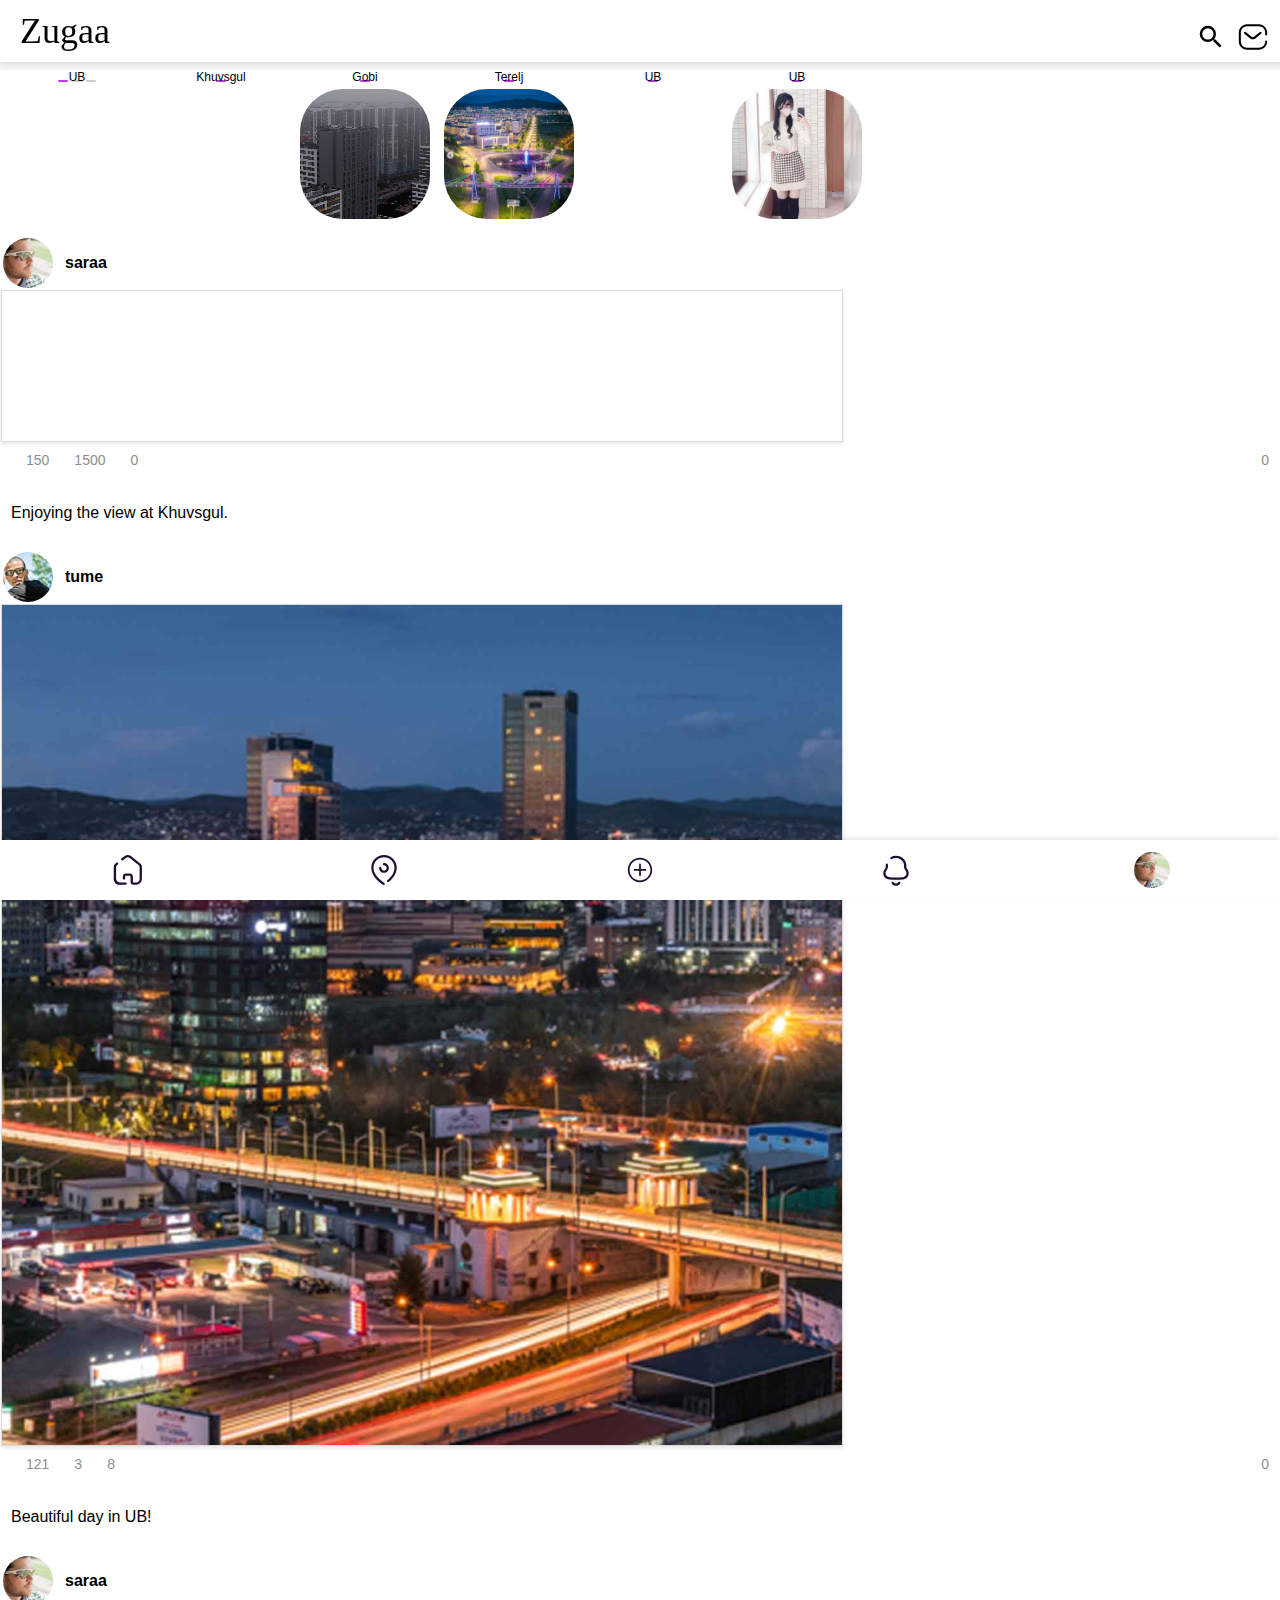
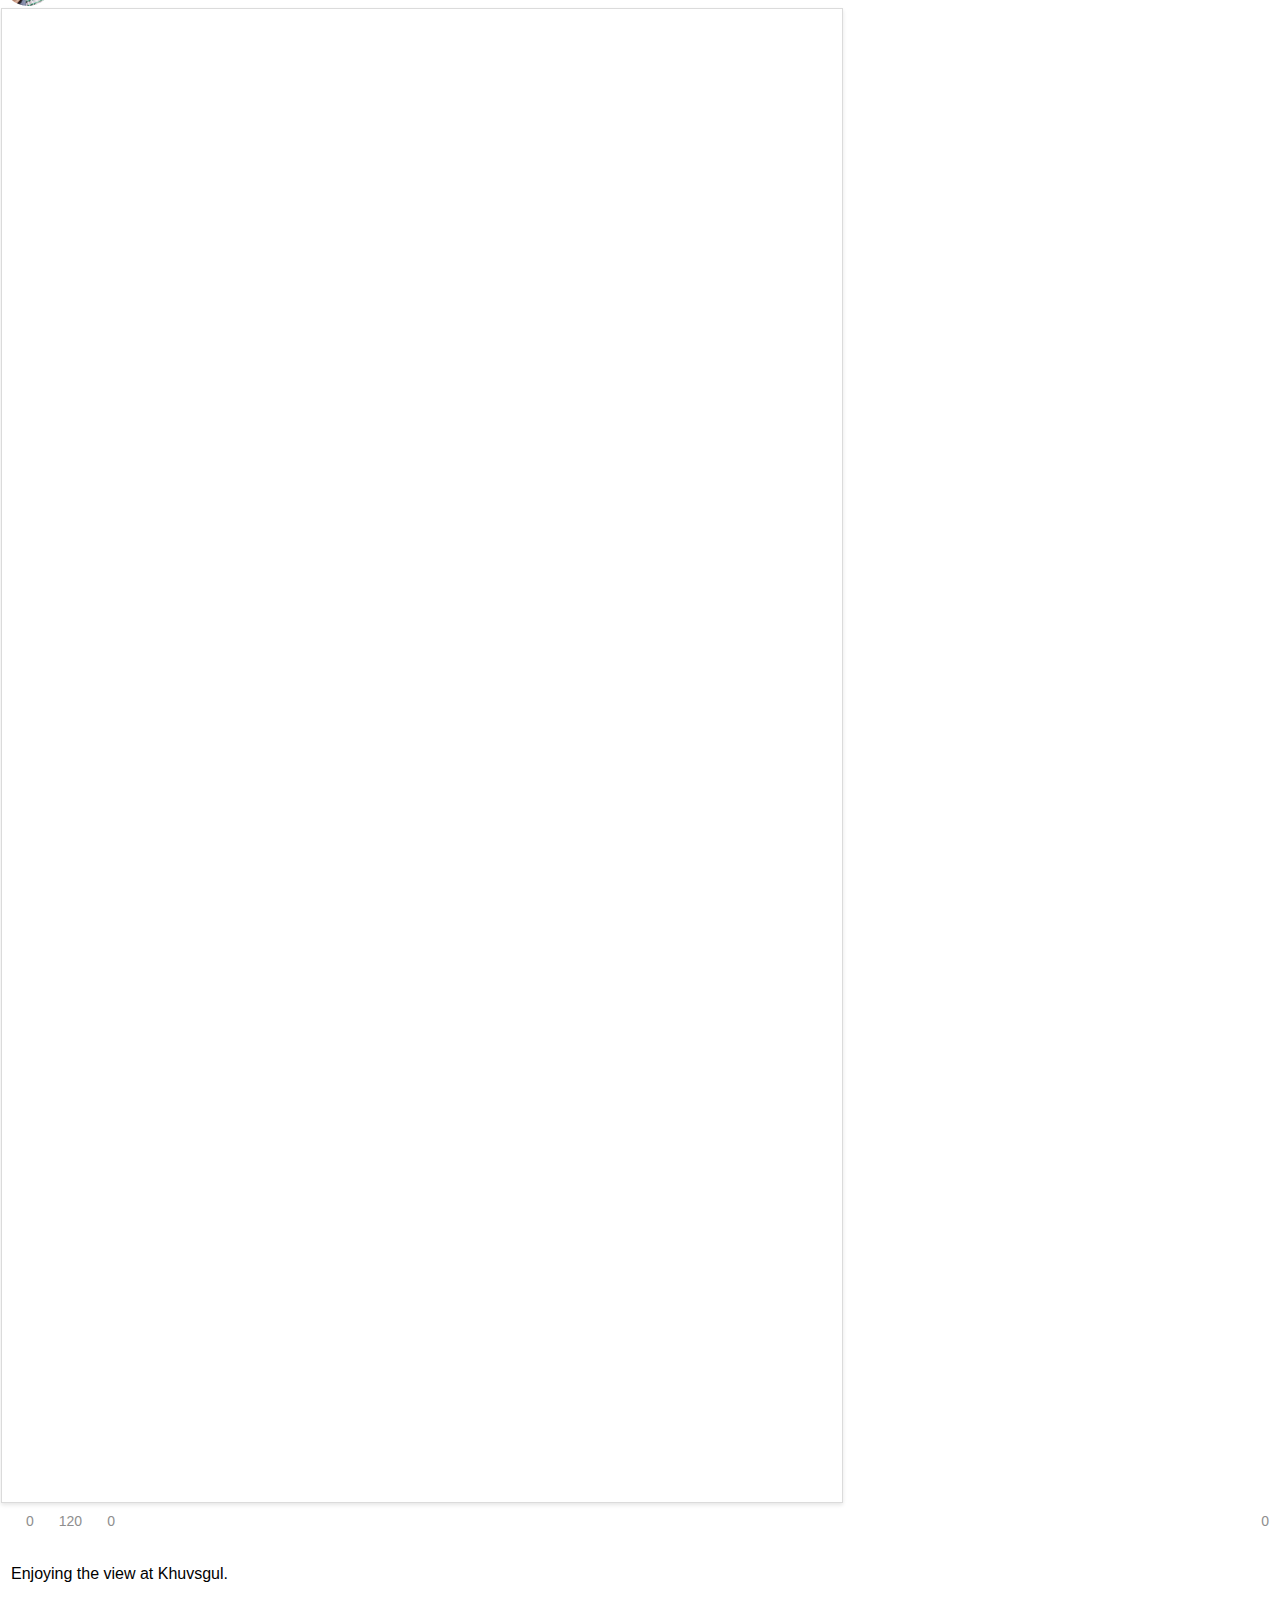
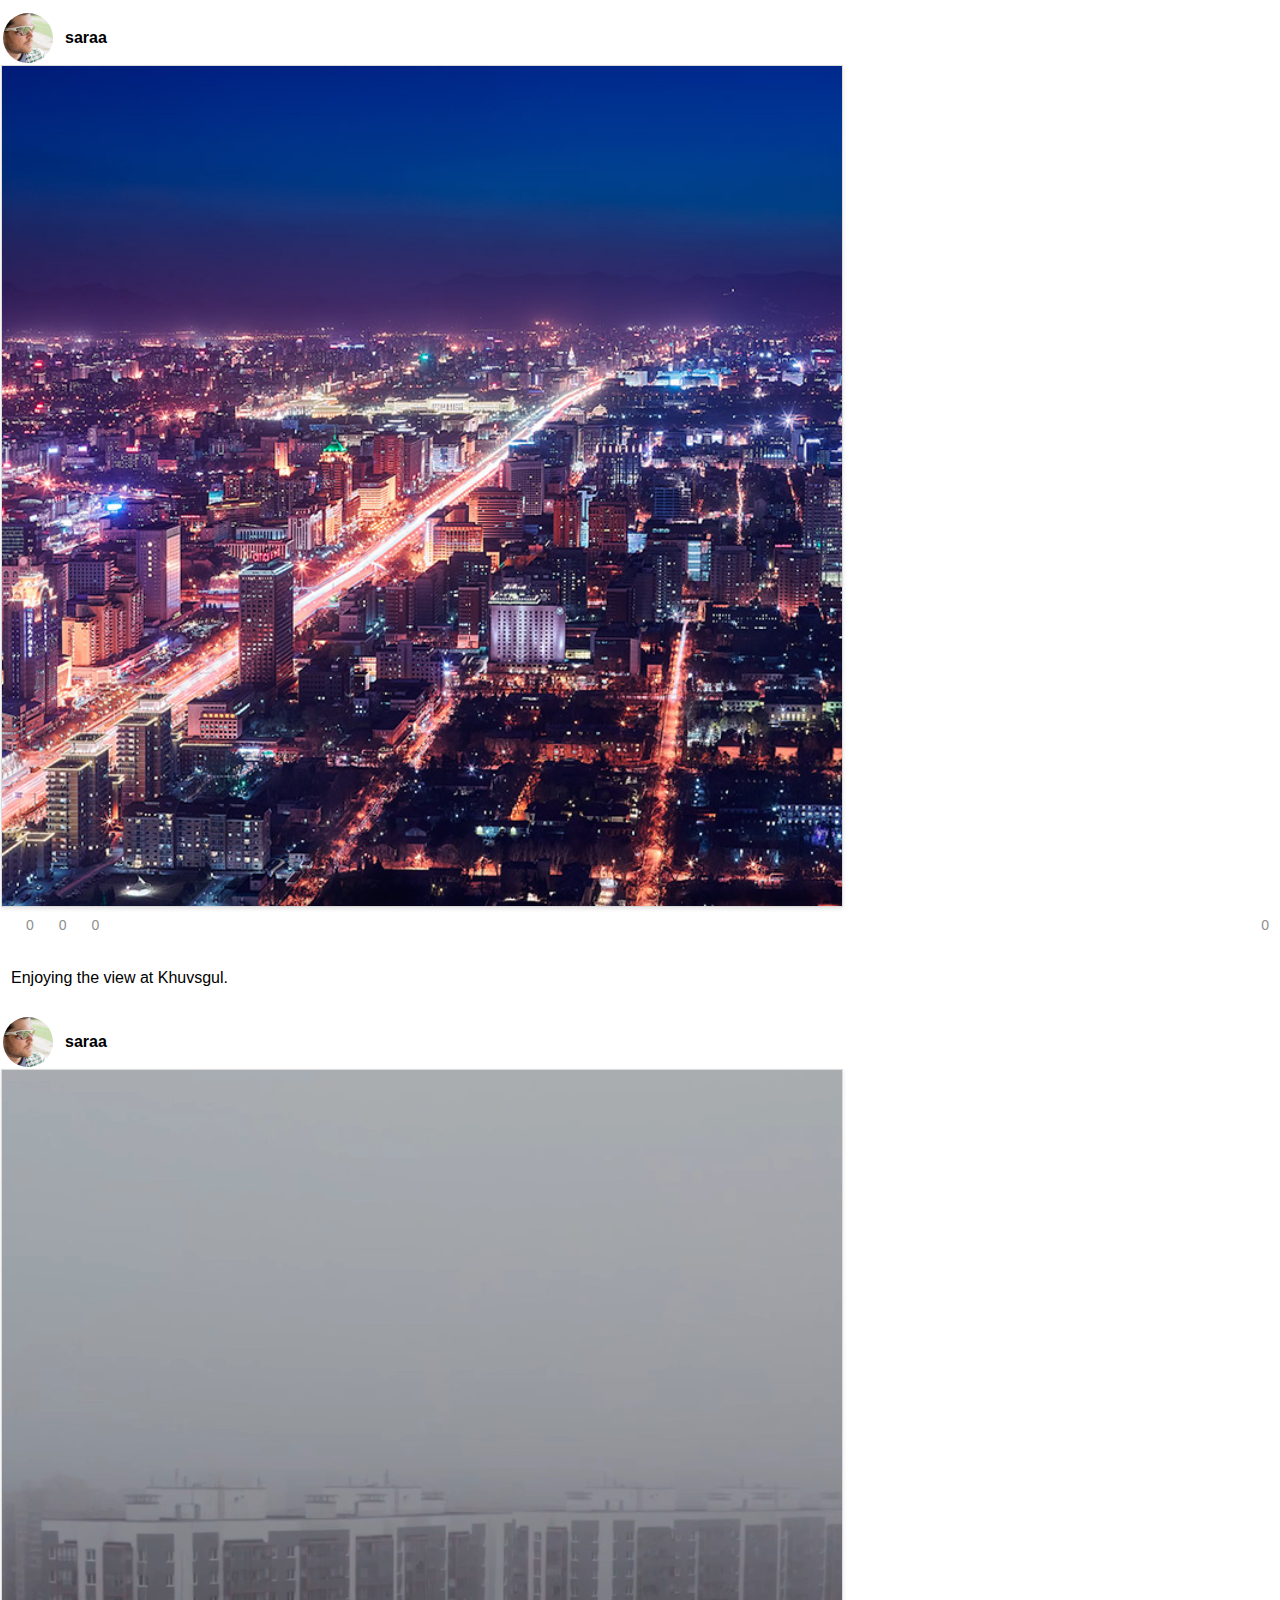
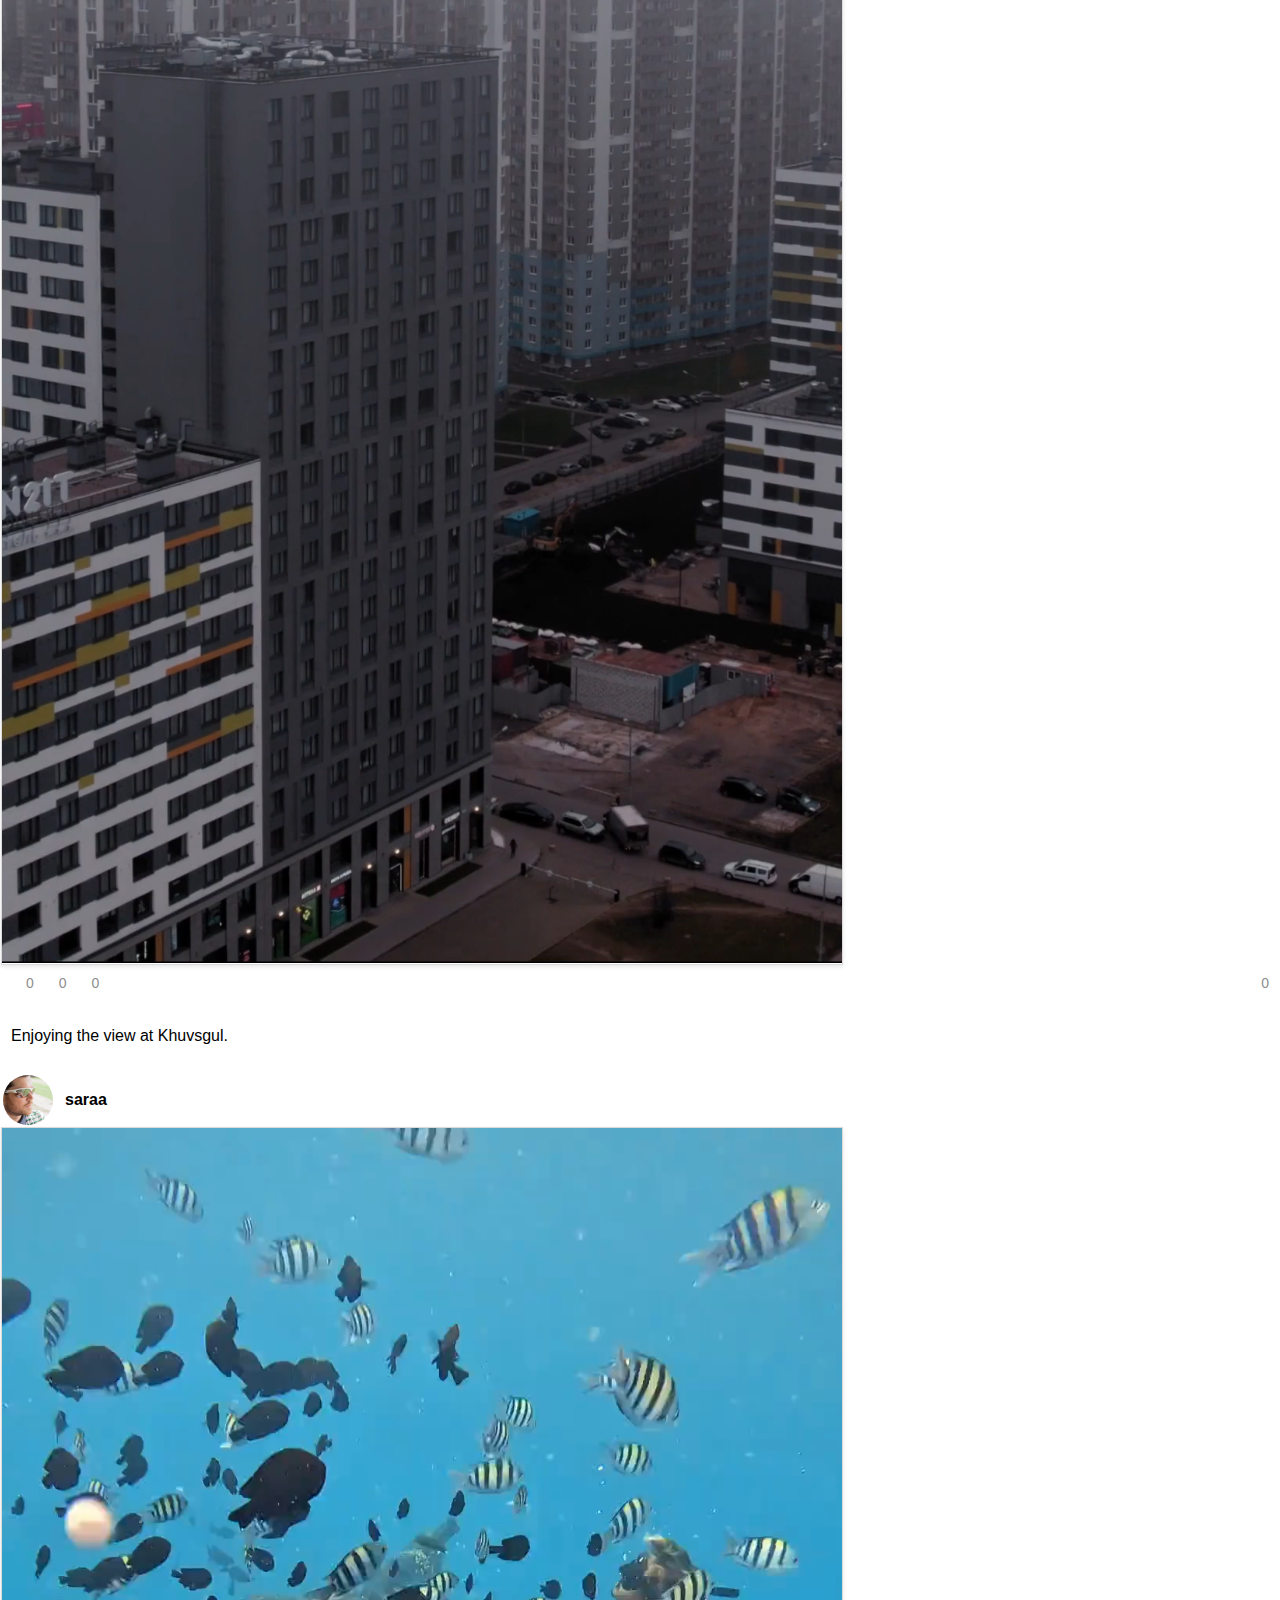
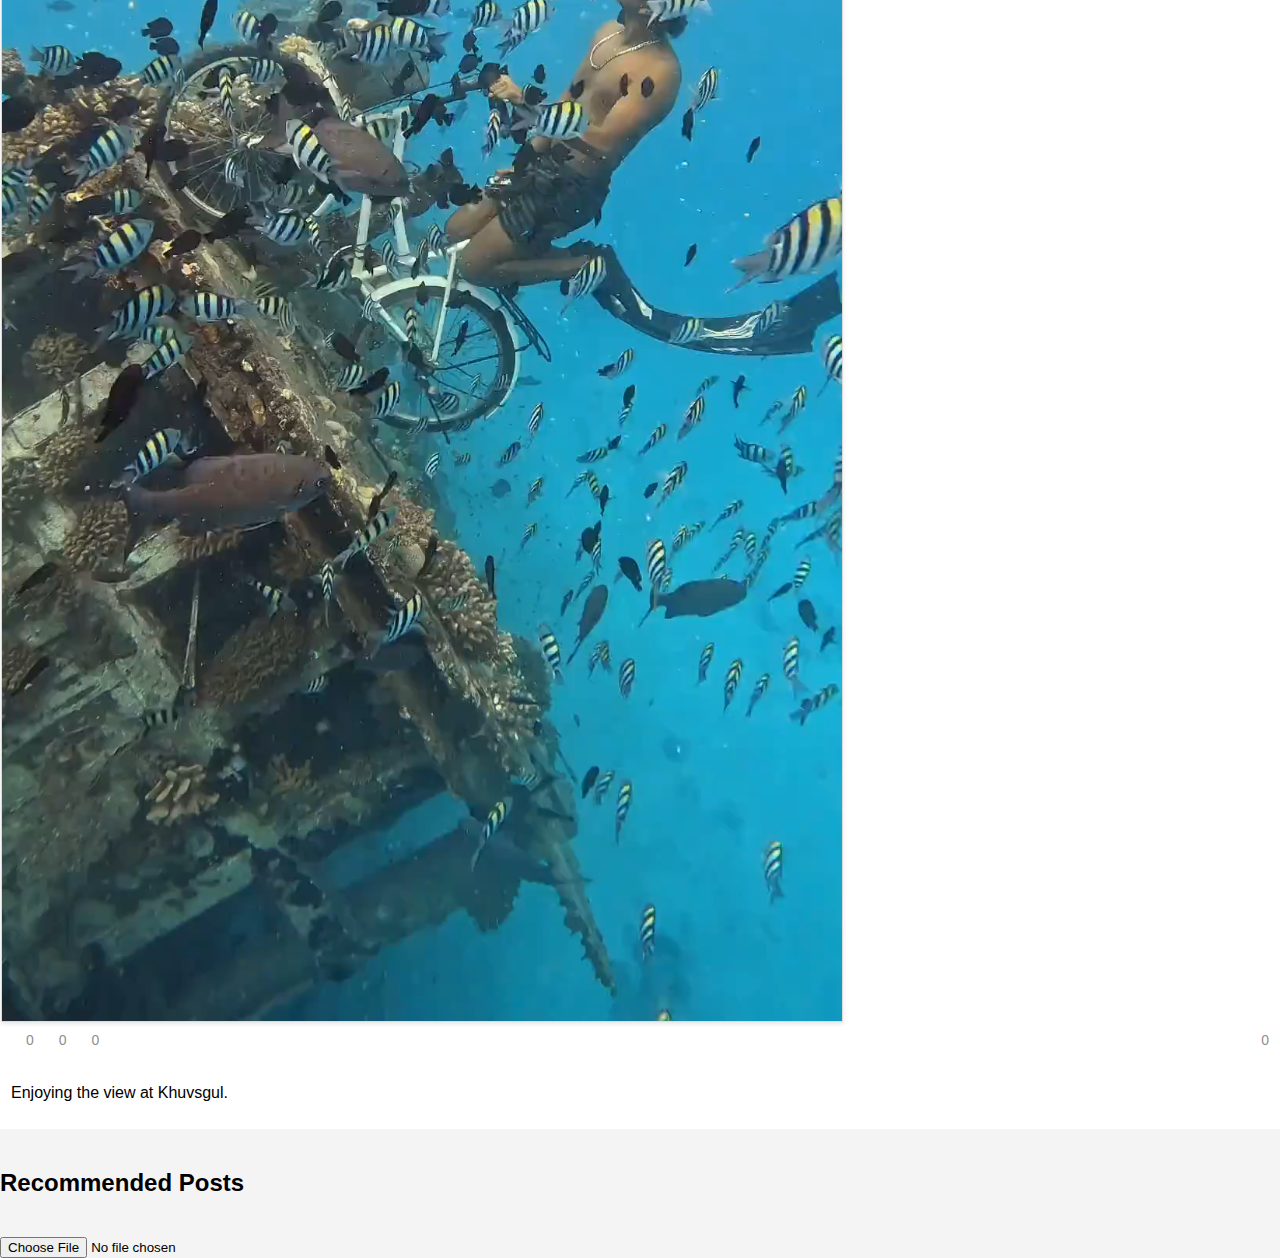
==== commit 855d054e: "Update index.html" ====
--- a/Travel web/index.html
+++ b/Travel web/index.html
@@ -97,7 +97,6 @@
     <script src="storyInteraction.js" defer></script>
     <script src="scrolllogo.js" defer></script>
     <script src="showbottom.js" defer></script>
-    <script src="recommendations.js" defer></script>
     <script type="module" src="mainpost.js"></script>
 </body>
 </html>
